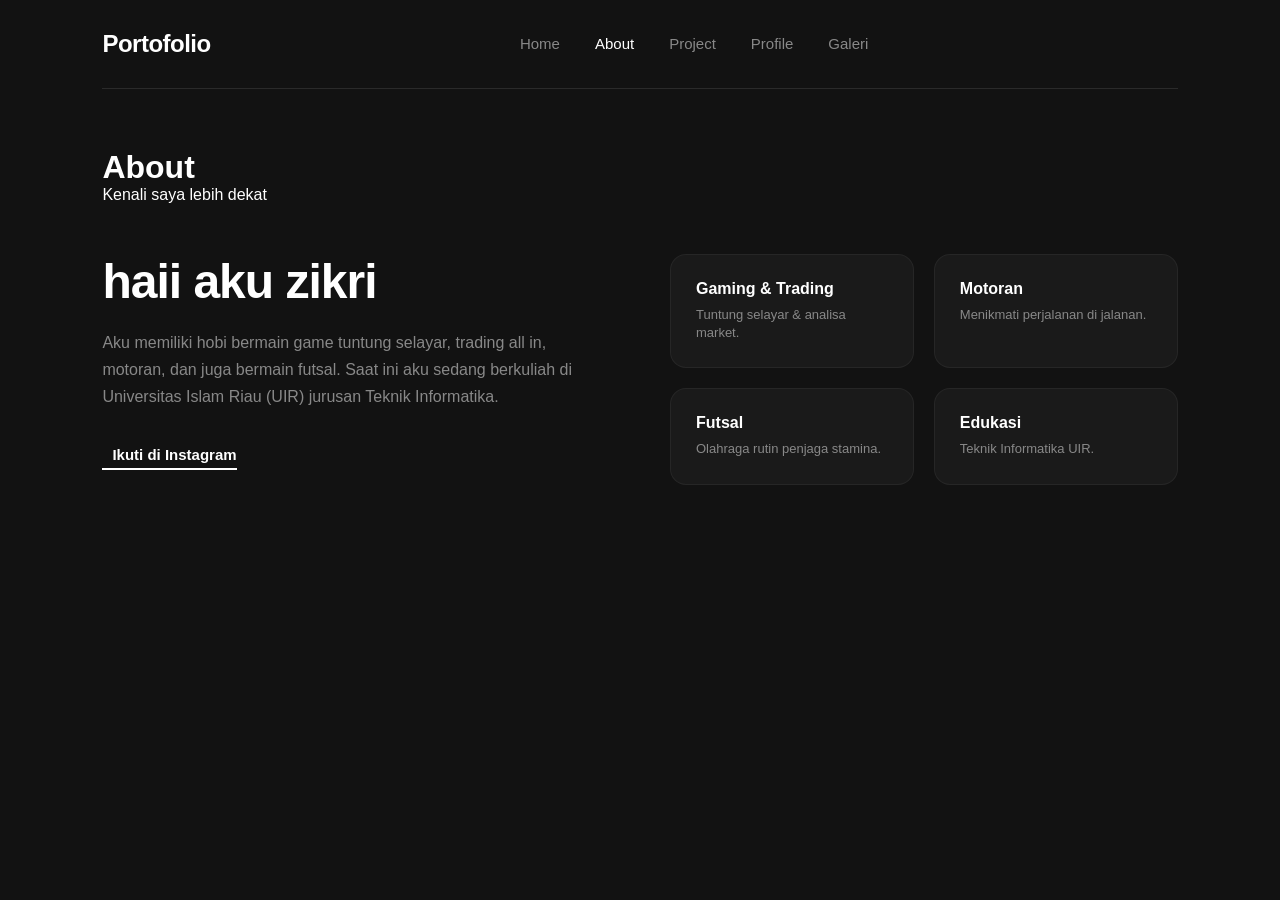
==== about.html @ c6cd9f44 "portofolio" ====
<!DOCTYPE html>
<html lang="en">
<head>
    <meta charset="UTF-8">
    <meta name="viewport" content="width=device-width, initial-scale=1.0">
    <title>Document</title>
    <link rel="stylesheet" href="index.css">
</head>
<body>
<nav class="navbar">
        <div class="nav-logo">Portofolio</div>
        <ul class="nav-links">
            <li><a href="index.html">Home</a></li>
            <li><a href="about.html" class="active">About</a></li> <!-- Menyala di halaman About -->
            <li><a href="project.html">Project</a></li>
            <li><a href="profile.html">Profile</a></li>
            <li><a href="galeri.html">Galeri</a></li>
        </ul>
        <div class="nav-icon">
        </div>
    </nav>

   
    <main class="about-container">
        <div class="about-header">
            <h1>About</h1>
            <p class="section-subtitle">Kenali saya lebih dekat</p>
        </div>

        <div class="about-content">
            <div class="about-text-block">
                <h1>haii aku zikri</h1>
                <p class="about-bio">
                    Aku memiliki hobi bermain game tuntung selayar, trading all in, motoran, dan juga bermain futsal. 
                    Saat ini aku sedang berkuliah di Universitas Islam Riau (UIR) jurusan Teknik Informatika.
                </p>
                <a href="https://www.instagram.com/wrldzikri?igsh=MTFyM3A2N2JoNWc2ZA==" class="btn-instagram" target="_blank">
                    <i class="fab fa-instagram"></i> Ikuti di Instagram
                </a>
            </div>

            
            <div class="hobby-grid">
                <div class="hobby-card">
                    <i class="fa-solid fa-gamepad"></i>
                    <h3>Gaming & Trading</h3>
                    <p>Tuntung selayar & analisa market.</p>
                </div>
                <div class="hobby-card">
                    <i class="fa-solid fa-motorcycle"></i>
                    <h3>Motoran</h3>
                    <p>Menikmati perjalanan di jalanan.</p>
                </div>
                <div class="hobby-card">
                    <i class="fa-solid fa-futbol"></i>
                    <h3>Futsal</h3>
                    <p>Olahraga rutin penjaga stamina.</p>
                </div>
                <div class="hobby-card">
                    <i class="fa-solid fa-graduation-cap"></i>
                    <h3>Edukasi</h3>
                    <p>Teknik Informatika UIR.</p>
                </div>
            </div>
        </div>
    </main>
</body>
</html>
---- index.css ----
* {
    margin: 0;
    padding: 0;
    box-sizing: border-box;
    font-family: 'Inter', sans-serif;
}

html {
    scroll-behavior: smooth;
}

body {
    background-color: #121212; /* Warna background gelap premium */
    color: #ffffff;
    padding: 0 8%;
}


.navbar {
    display: flex;
    justify-content: space-between;
    align-items: center;
    padding: 30px 0;
    border-bottom: 1px solid rgba(255, 255, 255, 0.1);
}

.nav-logo {
    font-size: 24px;
    font-weight: 700;
    letter-spacing: -0.5px;
}

.nav-links {
    display: flex;
    list-style: none;
    gap: 35px;
}

.nav-links a {
    color: #888888;
    text-decoration: none;
    font-size: 15px;
    transition: color 0.3s ease;
}

.nav-links a:hover, .nav-links a.active {
    color: #ffffff;
}

.nav-icon a {
    color: #ffffff;
    font-size: 22px;
    transition: opacity 0.3s;
}

.nav-icon a:hover {
    opacity: 0.7;
}


.hero-container {
    display: flex;
    justify-content: space-between;
    align-items: center;
    min-height: 70vh;
    padding: 60px 0;
    gap: 50px;
}

.hero-text {
    flex: 1;
}

.greeting {
    color: #888888;
    font-size: 18px;
    margin-bottom: 15px;
}

.hero-text h1 {
    font-size: 56px;
    font-weight: 700;
    line-height: 1.1;
    margin-bottom: 20px;
    letter-spacing: -1px;
}

.hero-text h1 span {
    color: #aaaaaa;
}

.subtext {
    color: #888888;
    font-size: 16px;
    margin-bottom: 35px;
}

.btn-contact {
    display: inline-block;
    color: #ffffff;
    text-decoration: none;
    padding: 10px 0;
    border-bottom: 2px solid #ffffff;
    font-weight: 600;
    transition: padding-right 0.3s ease;
}

.btn-contact:hover {
    padding-right: 10px;
}

/* HERO IMAGE */
.hero-image-container {
    flex: 1;
    display: flex;
    justify-content: flex-end;
}

.hero-image {
    width: 380px;
    height: 450px;
    object-fit: cover;
    border-radius: 24px;
    background-color: #252525; 
}


.about-section {
    padding: 60px 0 100px 0;
    border-top: 1px solid rgba(255, 255, 255, 0.1);
}

.about-section h2 {
    font-size: 32px;
    font-weight: 700;
    margin-bottom: 25px;
}

.about-description {
    color: #888888;
    font-size: 18px;
    max-width: 600px;
    line-height: 1.6;
    margin-bottom: 50px;
}


.skills-grid {
    display: grid;
    grid-template-columns: repeat(auto-fit, minmax(200px, 1fr));
    gap: 30px;
}

.skill-card h3 {
    font-size: 16px;
    font-weight: 600;
    margin-bottom: 8px;
}

.skill-card p {
    color: #888888;
    font-size: 14px;
}

@media (max-width: 768px) {
    body {
        padding: 0 5%;
    }
    
    .navbar {
        flex-direction: column;
        gap: 20px;
    }
    
    .hero-container {
        flex-direction: column-reverse;
        text-align: center;
        gap: 40px;
    }
    
    .hero-image-container {
        justify-content: center;
    }
    
    .hero-image {
        width: 280px;
        height: 330px;
    }
    
    .hero-text h1 {
        font-size: 40px;
    }
}

.about-container {
    padding: 60px 0 100px 0;
}

.about-header {
    margin-bottom: 50px;
}

.about-header h2 {
    font-size: 32px;
    font-weight: 700;
    text-transform: lowercase;
}

.about-content {
    display: flex;
    justify-content: space-between;
    align-items: flex-start;
    gap: 60px;
}

.about-text-block {
    flex: 1;
}

.about-text-block h1 {
    font-size: 48px;
    font-weight: 700;
    margin-bottom: 20px;
    letter-spacing: -1px;
}

.about-bio {
    color: #888888;
    font-size: 16px;
    line-height: 1.7;
    margin-bottom: 30px;
}

.btn-instagram {
    display: inline-flex;
    align-items: center;
    gap: 10px;
    color: #ffffff;
    text-decoration: none;
    font-weight: 600;
    font-size: 15px;
    border-bottom: 2px solid #ffffff;
    padding-bottom: 5px;
    transition: opacity 0.3s;
}

.btn-instagram:hover {
    opacity: 0.8;
}


.hobby-grid {
    flex: 1;
    display: grid;
    grid-template-columns: repeat(2, 1fr);
    gap: 20px;
}

.hobby-card {
    background-color: #1a1a1a;
    padding: 25px;
    border-radius: 16px;
    border: 1px solid rgba(255, 255, 255, 0.05);
}

.hobby-card i {
    font-size: 24px;
    color: #ffffff;
    margin-bottom: 15px;
}

.hobby-card h3 {
    font-size: 16px;
    font-weight: 600;
    margin-bottom: 8px;
}

.hobby-card p {
    color: #888888;
    font-size: 13px;
    line-height: 1.4;
}


@media (max-width: 850px) {
    .about-content {
        flex-direction: column;
        gap: 40px;
    }
    
    .hobby-grid {
        width: 100%;
    }
}


.project-page-container {
    padding: 60px 0 100px 0;
}

.project-header {
    margin-bottom: 50px;
}

.project-header h2 {
    font-size: 32px;
    font-weight: 700;
    text-transform: lowercase;
}

.project-grid {
    display: grid;
    grid-template-columns: repeat(auto-fit, minmax(320px, 1fr));
    gap: 30px;
}

.project-card {
    background-color: #1a1a1a;
    border-radius: 16px;
    overflow: hidden;
    border: 1px solid rgba(255, 255, 255, 0.05);
    transition: transform 0.3s ease, border-color 0.3s ease;
}

.project-card:hover {
    transform: translateY(-5px);
    border-color: rgba(255, 255, 255, 0.2);
}

.project-img-placeholder {
    height: 200px;
    background-color: #252525;
    display: flex;
    justify-content: center;
    align-items: center;
    font-size: 45px;
    color: #888888;
}

.project-info {
    padding: 25px;
}

.project-category {
    font-size: 11px;
    text-transform: uppercase;
    color: #888888;
    letter-spacing: 1.5px;
    display: block;
    margin-bottom: 10px;
}

.project-info h3 {
    font-size: 20px;
    font-weight: 600;
    margin-bottom: 12px;
}

.project-info p {
    color: #888888;
    font-size: 14px;
    line-height: 1.6;
    margin-bottom: 25px;
}

.project-link {
    color: #ffffff;
    text-decoration: none;
    font-size: 14px;
    font-weight: 600;
    display: inline-flex;
    align-items: center;
    gap: 8px;
    transition: color 0.2s;
}

.project-link:hover {
    color: #aaaaaa;
}

.project-link i {
    font-size: 12px;
}
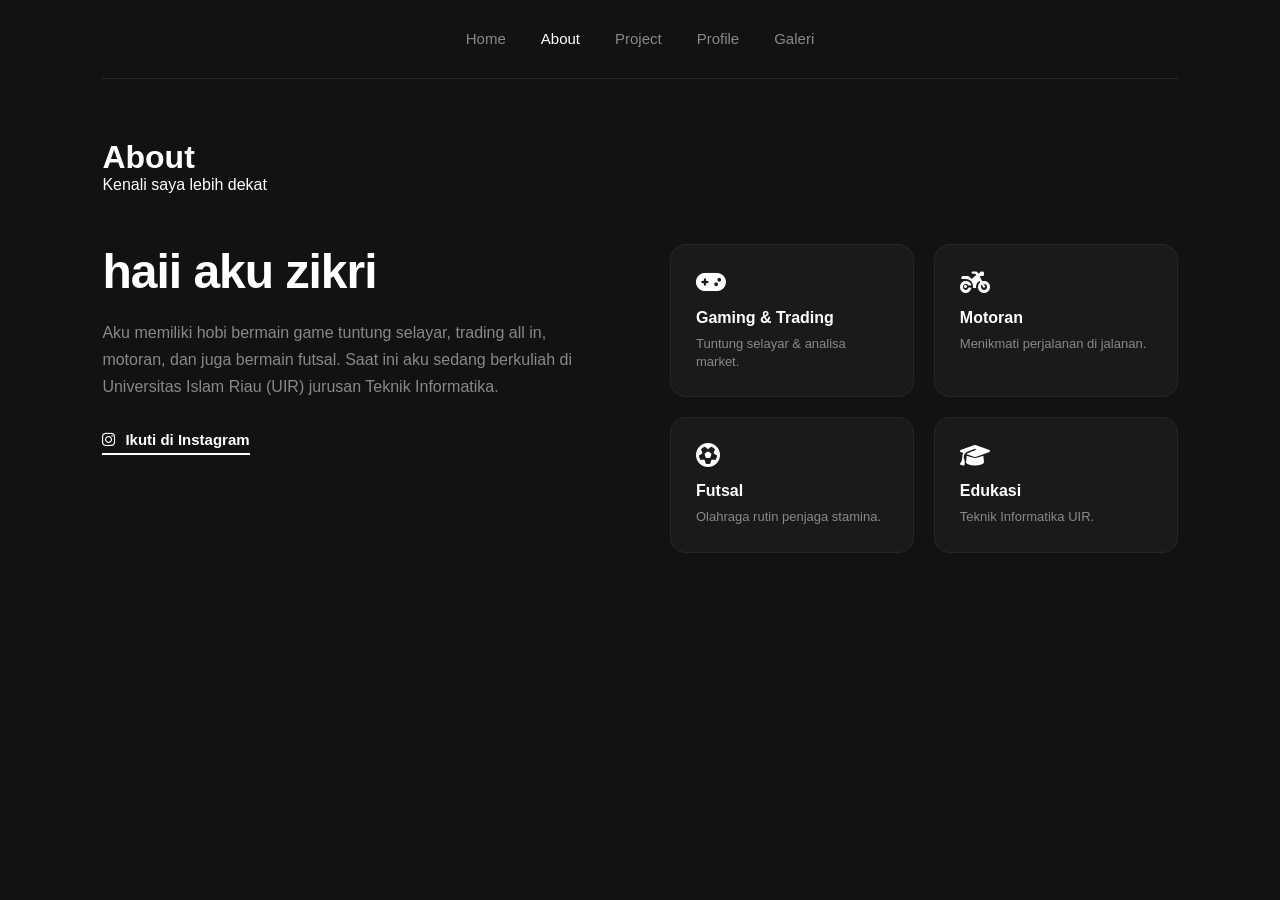
==== commit e5deacac: "about" ====
--- a/about.html
+++ b/about.html
@@ -5,22 +5,20 @@
     <meta name="viewport" content="width=device-width, initial-scale=1.0">
     <title>Document</title>
     <link rel="stylesheet" href="index.css">
+    <link rel="stylesheet" href="https://cdnjs.cloudflare.com/ajax/libs/font-awesome/6.4.0/css/all.min.css">
 </head>
 <body>
-<nav class="navbar">
-        <div class="nav-logo">Portofolio</div>
-        <ul class="nav-links">
+
+    <nav class="navbar">
+        <div class="nav-logoPortofolio"></div> <ul class="nav-links">
             <li><a href="index.html">Home</a></li>
-            <li><a href="about.html" class="active">About</a></li> <!-- Menyala di halaman About -->
-            <li><a href="project.html">Project</a></li>
+            <li><a href="about.html" class="active">About</a></li> <li><a href="project.html">Project</a></li>
             <li><a href="profile.html">Profile</a></li>
             <li><a href="galeri.html">Galeri</a></li>
         </ul>
-        <div class="nav-icon">
-        </div>
-    </nav>
+        <div class="nav-icon"></div>
+    </nav> 
 
-   
     <main class="about-container">
         <div class="about-header">
             <h1>About</h1>
@@ -39,7 +37,6 @@
                 </a>
             </div>
 
-            
             <div class="hobby-grid">
                 <div class="hobby-card">
                     <i class="fa-solid fa-gamepad"></i>
@@ -52,8 +49,7 @@
                     <p>Menikmati perjalanan di jalanan.</p>
                 </div>
                 <div class="hobby-card">
-                    <i class="fa-solid fa-futbol"></i>
-                    <h3>Futsal</h3>
+                    <i class="fa-solid fa-regular fa-futbol"></i> <h3>Futsal</h3>
                     <p>Olahraga rutin penjaga stamina.</p>
                 </div>
                 <div class="hobby-card">
@@ -64,5 +60,6 @@
             </div>
         </div>
     </main>
+
 </body>
 </html>
